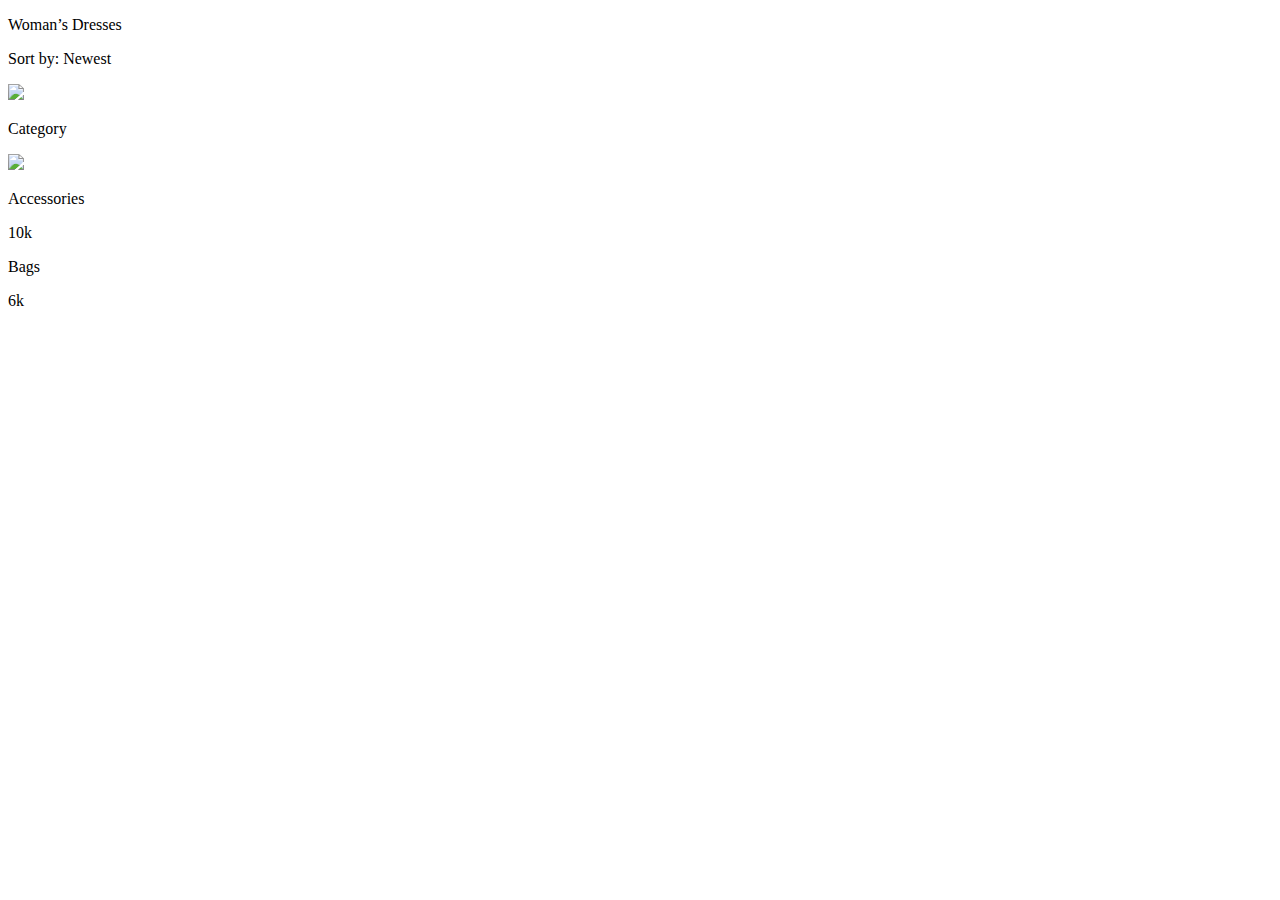
==== category.html @ a7ca3791 "add menu and footer reusable component and add product page" ====
<!DOCTYPE html>
<html lang="en">
<head>
    <meta charset="UTF-8">
    <title>Title</title>
  <link rel="stylesheet" href="styles2.css">
</head>
<body>
<section>
    <div class="main">
    <div class="mainname">
        <p>Woman’s Dresses</p>

    </div>

    <div class="mainname2">
        <p><span>Sort by:</span> Newest</p>
        <div>
            <img class="img_01" src="img/arrow02.svg">
        </div>
    </div>
    </div>

</section>
<section>
    <div class="grid">
        <div class="colum1">
            <div class="colum_inn1">
                   <p>Category</p>
                <div>
                    <img class="img_01" src="img/arrow02.svg">
                </div>
            </div>
            <div class="colum_inn2">
                <div class="sp01">
                   <p class="styl01">Accessories</p>
                    <p class="styl02">10k</p>
                </div>
                <div class="sp01">
                   <p class="styl01">Bags</p>
                    <p class="styl02">6k</p>
                </div>
                <div class="sp01">
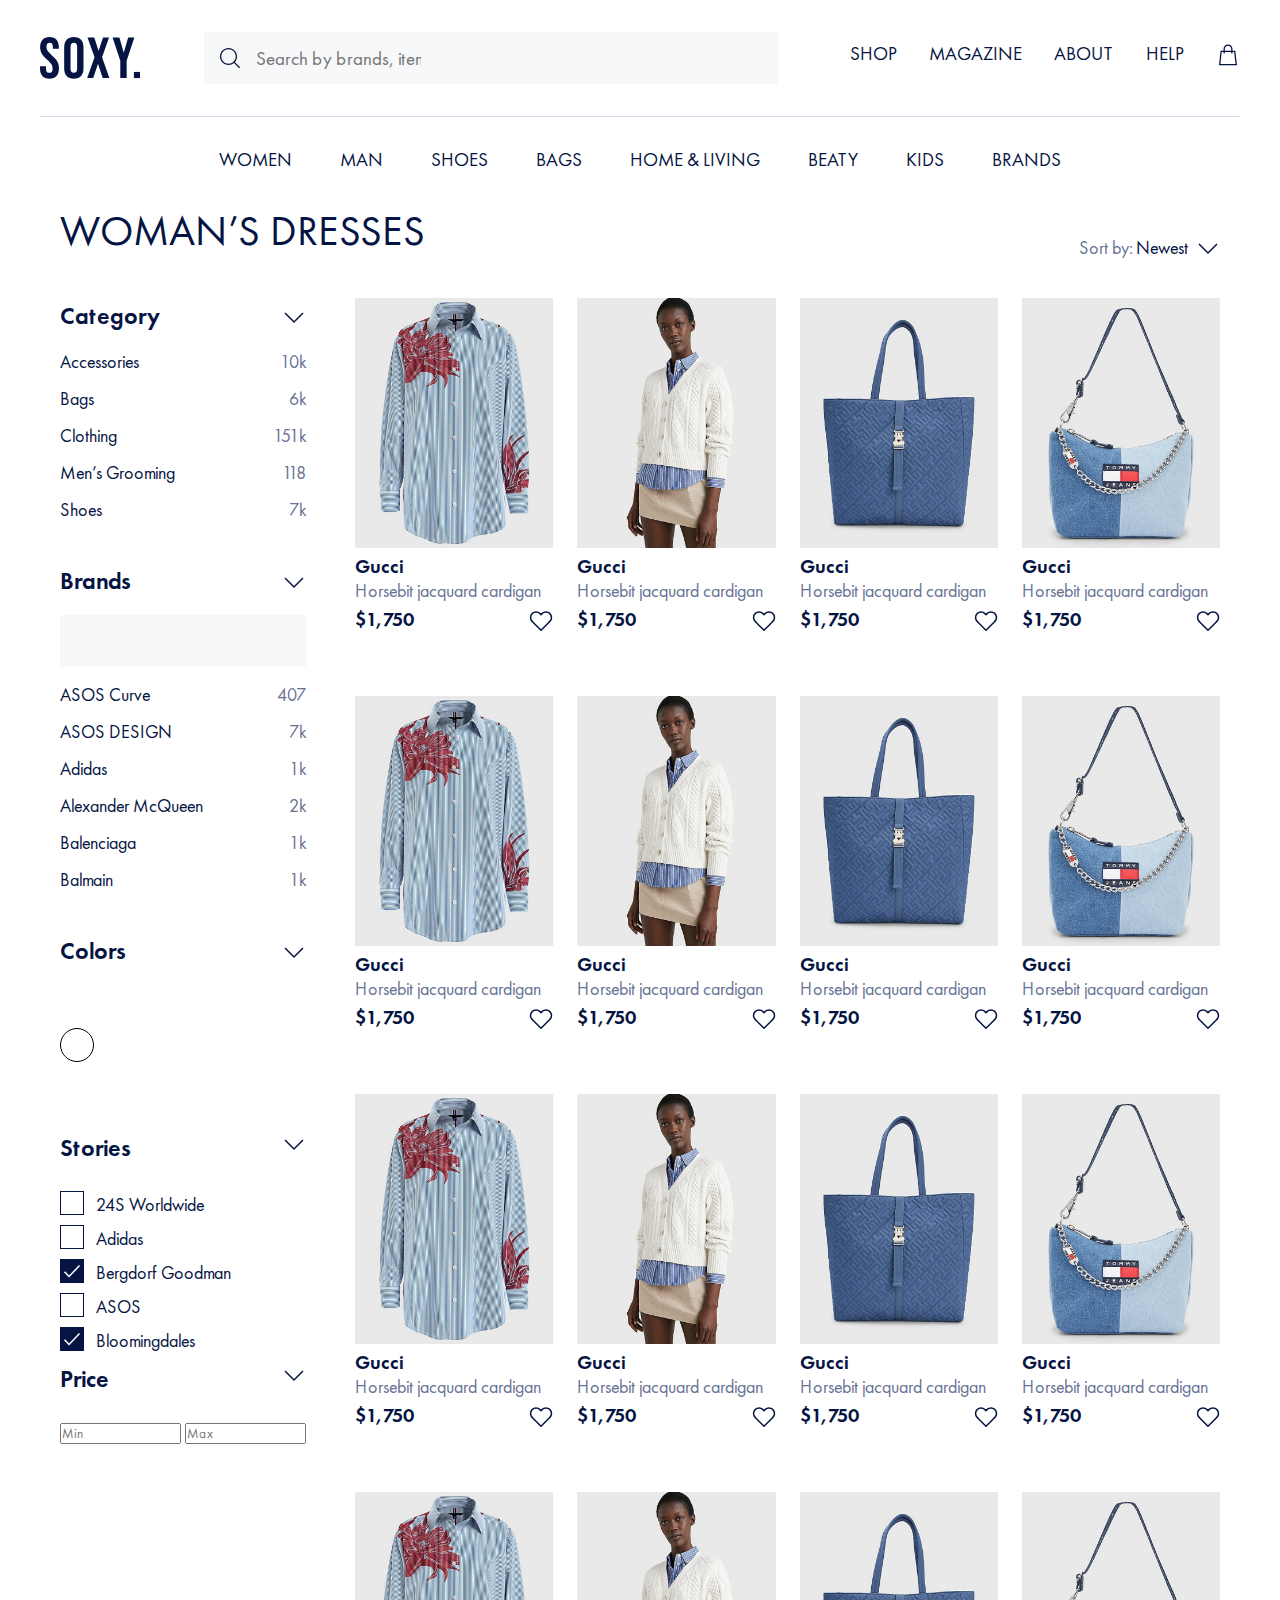
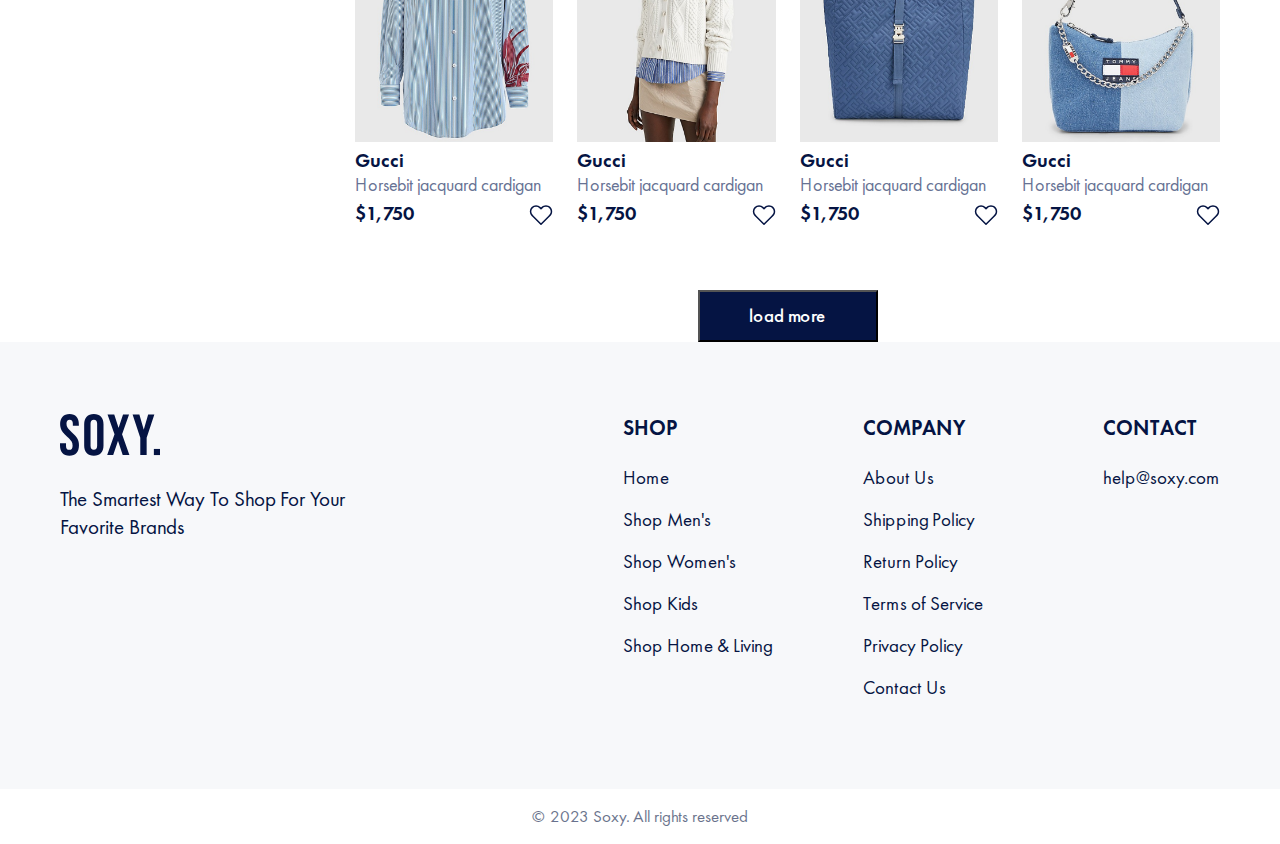
==== commit 0cbe2711: "add product page" ====
--- a/category.html
+++ b/category.html
@@ -3,41 +3,382 @@
 <head>
     <meta charset="UTF-8">
     <title>Title</title>
-  <link rel="stylesheet" href="styles2.css">
+    <link rel="stylesheet" href="./styles/category.css">
+    <link rel="stylesheet" href="styles/fonts.css">
+    <link rel="stylesheet" href="styles/menu.css">
+    <link rel="stylesheet" href="styles/footer.css">
+    <link rel="stylesheet" href="styles/general.css">
+    <script src="scripts/script.js"></script>
 </head>
 <body>
-<section>
-    <div class="main">
-    <div class="mainname">
-        <p>Woman’s Dresses</p>
-
-    </div>
-
-    <div class="mainname2">
-        <p><span>Sort by:</span> Newest</p>
-        <div>
-            <img class="img_01" src="img/arrow02.svg">
+    <menu-component></menu-component>
+    <section>
+        <div class="main">
+            <div class="mainname">
+                <p>Woman’s Dresses</p>
+
+            </div>
+
+            <div class="mainname2">
+                <p><span>Sort by:</span> Newest</p>
+                <div>
+                    <img class="img_01" src="./assets/pictures/arrow02.svg">
+                </div>
+            </div>
         </div>
-    </div>
-    </div>
-
-</section>
-<section>
-    <div class="grid">
-        <div class="colum1">
-            <div class="colum_inn1">
-                   <p>Category</p>
-                <div>
-                    <img class="img_01" src="img/arrow02.svg">
-                </div>
+
+    </section>
+    <section>
+        <div class="grid">
+            <div class="colum1">
+                <div class="colum_inn1">
+                    <p>Category</p>
+                    <div>
+                        <img class="img_01" src="./assets/pictures/arrow02.svg">
+                    </div>
+                </div>
+                <div class="colum_inn2">
+                    <div class="sp01">
+                        <p class="styl01">Accessories</p>
+                        <p class="styl02">10k</p>
+                    </div>
+                    <div class="sp01">
+                        <p class="styl01">Bags</p>
+                        <p class="styl02">6k</p>
+                    </div>
+                    <div class="sp01">
+                        <p class="styl01">Clothing</p>
+                        <p class="styl02">151k</p>
+                    </div>
+                    <div class="sp01">
+                        <p class="styl01">Men’s Grooming</p>
+                        <p class="styl02">118</p>
+                    </div>
+                    <div class="sp01">
+                        <p class="styl01">Shoes</p>
+                        <p class="styl02">7k</p>
+                    </div>
+                </div>
+                <div class="colum_inn3">
+                    <p>Brands</p>
+                    <div>
+                        <img class="img_01" src="./assets/pictures/arrow02.svg">
+                    </div>
+                </div>
+
+                <input class="block1">
+
+                <div class="colum_inn5">
+
+                    <div class="sp01">
+                        <p class="styl01">ASOS Curve</p>
+                        <p class="styl02">407</p>
+                    </div>
+                    <div class="sp01">
+                        <p class="styl01">ASOS DESIGN</p>
+                        <p class="styl02">7k</p>
+                    </div>
+                    <div class="sp01">
+                        <p class="styl01">Adidas</p>
+                        <p class="styl02">1k</p>
+                    </div>
+                    <div class="sp01">
+                        <p class="styl01">Alexander McQueen</p>
+                        <p class="styl02">2k</p>
+                    </div>
+                    <div class="sp01">
+                        <p class="styl01">Balenciaga</p>
+                        <p class="styl02">1k</p>
+                    </div>
+                    <div class="sp01">
+                        <p class="styl01">Balmain</p>
+                        <p class="styl02">1k</p>
+                    </div>
+                </div>
+
+
+
+
+                <div class="colum_inn4">
+                    <p>Colors</p>
+                    <div>
+                        <img class="img_01" src="./assets/pictures/arrow02.svg">
+                    </div>
+                </div>
+
+                <div class="colum_inn6">
+
+                </div>
+                <div class="product-colors">
+                    <div class="color-type first">
+                        <div></div>
+                    </div>
+                    <div class="color-type second">
+                        <div></div>
+                    </div>
+                    <div class="color-type third">
+                        <div></div>
+                    </div>
+                    <div class="color-type fourth">
+                        <div></div>
+                    </div>
+                </div>
+
+                <div class="colum_inn7">
+                    <p>Stories</p>
+                    <div>
+                        <img class="img_01" src="./assets/pictures/arrow02.svg">
+                    </div>
+                </div>
+                <div class="colum_inn8">
+                    <div class="sp02">
+                        <div>
+                            <img src="./assets/pictures/qvadW.svg">
+                        </div>
+                        <div class="styl01">24S Worldwide</div>
+                    </div>
+                    <div class="sp02">
+                        <div>
+                            <img src="./assets/pictures/qvadW.svg">
+                        </div>
+                        <div class="styl01">Adidas</div>
+                    </div>
+                    <div class="sp02">
+                        <div>
+                            <img src="./assets/pictures/qvadwr.svg">
+                        </div>
+                        <div class="styl01">Bergdorf Goodman</div>
+                    </div>
+                    <div class="sp02">
+                        <div>
+                            <img src="./assets/pictures/qvadW.svg">
+                        </div>
+                        <div class="styl01">ASOS</div>
+                    </div>
+                    <div class="sp02">
+                        <div>
+                            <img src="./assets/pictures/qvadwr.svg">
+                        </div>
+                        <div class="styl01">Bloomingdales</div>
+                    </div>
+
+
+                </div>
+
+                <div class="colum_inn9">
+                    <p>Price</p>
+                    <div>
+                        <img class="img_01" src="./assets/pictures/arrow02.svg">
+                    </div>
+                </div>
+                <input type="text" placeholder="Min">
+                <input type="text" placeholder="Max">
+
             </div>
-            <div class="colum_inn2">
-                <div class="sp01">
-                   <p class="styl01">Accessories</p>
-                    <p class="styl02">10k</p>
-                </div>
-                <div class="sp01">
-                   <p class="styl01">Bags</p>
-                    <p class="styl02">6k</p>
-                </div>
-                <div class="sp01">
+
+            <div class="colum2">
+                <div class="grid2">
+                    <div class="shop-item">
+                        <img src="./assets/img/cl1.png" alt="shop-item">
+                        <p>Gucci</p>
+                        <p>Horsebit jacquard cardigan</p>
+                        <div class="money-favourite">
+                            <p>$1,750</p>
+                            <img src="./assets/pictures/heart.svg" alt="heart" class="heart">
+                        </div>
+
+                    </div>
+
+                    <div class="shop-item">
+                        <img src="./assets/img/cl2.png" alt="shop-item">
+                        <p>Gucci</p>
+                        <p>Horsebit jacquard cardigan</p>
+                        <div class="money-favourite">
+                            <p>$1,750</p>
+                            <img src="./assets/pictures/heart.svg" alt="heart" class="heart">
+                        </div>
+                    </div>
+                    <div class="shop-item">
+                        <img src="./assets/img/cl3.png" alt="shop-item">
+                        <p>Gucci</p>
+                        <p>Horsebit jacquard cardigan</p>
+                        <div class="money-favourite">
+                            <p>$1,750</p>
+                            <img src="./assets/pictures/heart.svg" alt="heart" class="heart">
+                        </div>
+                    </div>
+                    <div class="shop-item">
+                        <img src="./assets/img/cl4.png" alt="shop-item">
+                        <p>Gucci</p>
+                        <p>Horsebit jacquard cardigan</p>
+                        <div class="money-favourite">
+                            <p>$1,750</p>
+                            <img src="./assets/pictures/heart.svg" alt="heart" class="heart">
+                        </div>
+
+
+                    </div>
+
+
+
+                </div>
+
+                <div class="grid2">
+                    <div class="shop-item">
+                        <img src="./assets/img/cl1.png" alt="shop-item">
+                        <p>Gucci</p>
+                        <p>Horsebit jacquard cardigan</p>
+                        <div class="money-favourite">
+                            <p>$1,750</p>
+                            <img src="./assets/pictures/heart.svg" alt="heart" class="heart">
+                        </div>
+
+                    </div>
+
+                    <div class="shop-item">
+                        <img src="./assets/img/cl2.png" alt="shop-item">
+                        <p>Gucci</p>
+                        <p>Horsebit jacquard cardigan</p>
+                        <div class="money-favourite">
+                            <p>$1,750</p>
+                            <img src="./assets/pictures/heart.svg" alt="heart" class="heart">
+                        </div>
+                    </div>
+                    <div class="shop-item">
+                        <img src="./assets/img/cl3.png" alt="shop-item">
+                        <p>Gucci</p>
+                        <p>Horsebit jacquard cardigan</p>
+                        <div class="money-favourite">
+                            <p>$1,750</p>
+                            <img src="./assets/pictures/heart.svg" alt="heart" class="heart">
+                        </div>
+                    </div>
+                    <div class="shop-item">
+                        <img src="./assets/img/cl4.png" alt="shop-item">
+                        <p>Gucci</p>
+                        <p>Horsebit jacquard cardigan</p>
+                        <div class="money-favourite">
+                            <p>$1,750</p>
+                            <img src="./assets/pictures/heart.svg" alt="heart" class="heart">
+                        </div>
+
+
+                    </div>
+
+
+
+                </div>
+
+                <div class="grid2">
+                    <div class="shop-item">
+                        <img src="./assets/img/cl1.png" alt="shop-item">
+                        <p>Gucci</p>
+                        <p>Horsebit jacquard cardigan</p>
+                        <div class="money-favourite">
+                            <p>$1,750</p>
+                            <img src="./assets/pictures/heart.svg" alt="heart" class="heart">
+                        </div>
+
+                    </div>
+
+                    <div class="shop-item">
+                        <img src="./assets/img/cl2.png" alt="shop-item">
+                        <p>Gucci</p>
+                        <p>Horsebit jacquard cardigan</p>
+                        <div class="money-favourite">
+                            <p>$1,750</p>
+                            <img src="./assets/pictures/heart.svg" alt="heart" class="heart">
+                        </div>
+                    </div>
+                    <div class="shop-item">
+                        <img src="./assets/img/cl3.png" alt="shop-item">
+                        <p>Gucci</p>
+                        <p>Horsebit jacquard cardigan</p>
+                        <div class="money-favourite">
+                            <p>$1,750</p>
+                            <img src="./assets/pictures/heart.svg" alt="heart" class="heart">
+                        </div>
+                    </div>
+                    <div class="shop-item">
+                        <img src="./assets/img/cl4.png" alt="shop-item">
+                        <p>Gucci</p>
+                        <p>Horsebit jacquard cardigan</p>
+                        <div class="money-favourite">
+                            <p>$1,750</p>
+                            <img src="./assets/pictures/heart.svg" alt="heart" class="heart">
+                        </div>
+
+
+                    </div>
+
+
+
+                </div>
+                <div class="grid2">
+                    <div class="shop-item">
+                        <img src="./assets/img/cl1.png" alt="shop-item">
+                        <p>Gucci</p>
+                        <p>Horsebit jacquard cardigan</p>
+                        <div class="money-favourite">
+                            <p>$1,750</p>
+                            <img src="./assets/pictures/heart.svg" alt="heart" class="heart">
+                        </div>
+
+                    </div>
+
+                    <div class="shop-item">
+                        <img src="./assets/img/cl2.png" alt="shop-item">
+                        <p>Gucci</p>
+                        <p>Horsebit jacquard cardigan</p>
+                        <div class="money-favourite">
+                            <p>$1,750</p>
+                            <img src="./assets/pictures/heart.svg" alt="heart" class="heart">
+                        </div>
+                    </div>
+                    <div class="shop-item">
+                        <img src="./assets/img/cl3.png" alt="shop-item">
+                        <p>Gucci</p>
+                        <p>Horsebit jacquard cardigan</p>
+                        <div class="money-favourite">
+                            <p>$1,750</p>
+                            <img src="./assets/pictures/heart.svg" alt="heart" class="heart">
+                        </div>
+                    </div>
+                    <div class="shop-item">
+                        <img src="./assets/img/cl4.png" alt="shop-item">
+                        <p>Gucci</p>
+                        <p>Horsebit jacquard cardigan</p>
+                        <div class="money-favourite">
+                            <p>$1,750</p>
+                            <img src="./assets/pictures/heart.svg" alt="heart" class="heart">
+                        </div>
+
+
+                    </div>
+
+
+
+                </div>
+
+
+                <div class="buttwrap">
+                    <button class="buttonend">
+                        <p>load more</p>
+                    </button>
+                </div>
+            </div>
+
+        </div>
+
+    </section>
+
+    <section>
+
+    </section>
+    <footer-component></footer-component>
+
+</body>
+<script type="text/javascript" src="scripts/menu-component.js"></script>
+<script type="text/javascript" src="scripts/footer-component.js"></script>
+<script type="text/javascript" src="scripts/script.js"></script>
+</html>--- a/styles/category.css
+++ b/styles/category.css
@@ -0,0 +1,245 @@
+@font-face {
+    font-family: "Futura PT";
+    src: url("fonts/FuturaPT-Book.ttf") format("truetype");
+    font-weight: 400;
+    font-style: normal;
+}
+
+@font-face {
+    font-family: "Futura PT";
+    src: url("fonts/FuturaPT-Medium.ttf") format("truetype");
+    font-weight: 450;
+    font-style: normal;
+}
+
+@font-face {
+    font-family: "Futura PT";
+    src: url("fonts/FuturaPT-Demi.ttf") format("truetype");
+    font-weight: 500;
+    font-style: normal;
+}
+
+* {
+    padding: 0;
+    margin: 0;
+    font-family: 'Futura PT', serif;
+}
+section {
+    padding: 0 60px;
+}
+
+body {
+    width: 100%;
+}
+
+:root {
+    --col: #051443;
+    --bg-color: #F7F8FA;
+}
+.mainname {
+    font-weight: 400;
+    font-size: 42px;
+    line-height: 54px;
+    text-transform: uppercase;
+    color: #051443;
+    margin-bottom: 40px;
+}
+.main {
+    display: flex;
+    justify-content: space-between;
+    align-items: center;
+}
+
+.mainname2 {
+    font-weight: 400;
+    font-size: 18px;
+    line-height: 23px;
+    display: flex;
+    gap: 8px;
+}
+.mainname2 > p > span {
+    color: #677294
+}
+
+
+.grid {
+    display: grid;
+    grid-template-columns: auto 1fr;
+    gap: 49px;
+}
+.colum_inn1 {
+    margin-bottom: 16px;
+    display: flex;
+    justify-content: space-between;
+    align-items: flex-end;
+}
+.img_01 {
+    align-items: center;
+    justify-items: center;
+}
+
+.colum_inn1 > p {
+    font-weight: 500;
+    font-size: 24px;
+    line-height: 36px;
+    color: #051443;
+}
+.sp01 {
+    display: flex;
+    justify-content: space-between;
+    margin-bottom: 12px;
+}
+.styl01 {
+    font-weight: 400;
+    font-size: 18px;
+    line-height: 23px;
+    color: #051443;
+}
+.styl02 {
+    font-weight: 400;
+    font-size: 18px;
+    line-height: 23px;
+    color: #677294;
+}
+.colum_inn2 {
+    margin-bottom: 40px;
+}
+.colum_inn5 {
+    margin-bottom: 40px;
+}
+.colum_inn3 > p {
+    font-weight: 500;
+    font-size: 24px;
+    line-height: 36px;
+    color: #051443;
+}
+.colum_inn3 {
+    margin-bottom: 16px;
+    display: flex;
+    justify-content: space-between;
+    align-items: flex-end;
+}
+.block1 {
+    background-color: #F7F8FA;
+    border: none;
+    height: 52px;
+    width: 100%;
+    margin-bottom: 16px;
+}
+.colum_inn4 {
+    margin-bottom: 25px;
+    display: flex;
+    justify-content: space-between;
+    align-items: flex-end;
+}
+.colum_inn4 > p {
+    font-weight: 500;
+    font-size: 24px;
+    line-height: 36px;
+    color: #051443;
+}
+
+.colum_inn7 {
+    font-weight: 500;
+    font-size: 24px;
+    line-height: 36px;
+    color: #051443;
+    margin-bottom: 25px;
+    display: flex;
+    justify-content: space-between;
+}
+.colum_inn9 {
+    font-weight: 500;
+    font-size: 24px;
+    line-height: 36px;
+    color: #051443;
+    margin-bottom: 25px;
+    display: flex;
+    justify-content: space-between;
+}
+
+
+
+
+
+
+
+
+
+.grid2 {
+    display: grid;
+    grid-template-columns: repeat(4, 1fr);
+    gap: 24px;
+    margin-bottom: 60px;
+}
+.shop-item > img {
+    width: 100%;
+}
+.shop-item > p:not(:first-child) {
+    font-weight: 500;
+    font-size: 20px;
+    line-height: 26px;
+
+    color: #051443;
+}
+
+.shop-item > p:nth-child(3) {
+    font-weight: 400;
+    font-size: 18px;
+    line-height: 23px;
+    /* identical to box height */
+
+
+    color: #677294;
+}
+
+.money-favourite {
+    display: flex;
+    justify-content: space-between;
+}
+
+.money-favourite {
+    font-weight: 500;
+    font-size: 20px;
+    line-height: 26px;
+
+    color: #051443;
+
+    margin-top: 4px;
+}
+
+.money-favourite > p {
+    margin-bottom: 4px;
+
+}
+
+.buttonend {
+    background-color: #051443;
+    width: 180px ;
+    height: 52px ;
+
+}
+
+.buttonend > p {
+    font-weight: 450;
+    font-size: 19px;
+    line-height: 24px;
+    color: white;
+
+}
+.buttwrap {
+    display: flex;
+    justify-content: center;
+}
+.sp02 {
+    display: flex;
+    justify-content: left;
+    gap: 12px;
+    margin-bottom: 5px;
+
+}
+.styl01 {
+    display: flex;
+    align-items: center;
+    padding-bottom: 2px;
+}--- a/styles/fonts.css
+++ b/styles/fonts.css
@@ -0,0 +1,17 @@
+@font-face {
+  font-family: 'Futura PT';
+  src: url('../assets/fonts/Futura PT/FuturaPT-Book.ttf');
+  font-weight: 400;
+}
+
+@font-face {
+  font-family: 'Futura PT';
+  src: url('../assets/fonts/Futura PT/FuturaPT-Medium.ttf');
+  font-weight: 450;
+}
+
+@font-face {
+  font-family: 'Futura PT';
+  src: url('../assets/fonts/Futura PT/FuturaPT-Demi.ttf');
+  font-weight: 500;
+}--- a/styles/menu.css
+++ b/styles/menu.css
@@ -0,0 +1,147 @@
+#menu {
+	padding: 32px 40px 0 40px;
+}
+
+.first-part {
+	display: grid;
+	grid-template-columns: auto 1fr auto;
+	gap: 64px;
+	padding-bottom: 32px;
+	align-items: center;
+}
+
+.menu-search-wrapper {
+	max-width: 560px;
+	height: 52px;
+	background-color: var(--light-gray);
+	border: none;
+	display: flex;
+	align-items: center;
+	gap: 14px;
+	padding-left: 14px;
+}
+
+.menu-search-input {
+	background-color: var(--light-gray);
+	border: none;
+	height: 24px;
+	padding: 0;
+	font-size: 19px;
+}
+
+.menu-search-input:focus {
+	outline: none;
+}
+
+.menu-search-image {
+	height: 24px;
+	width: 24px;
+}
+
+.menu-navigation ul{
+	list-style: none;
+	display: flex;
+	flex-direction: row;
+	justify-content: center;
+	padding-left: 0;
+	gap: 32px;
+}
+
+.categories-wrapper .menu-navigation ul{
+	gap: 48px;
+}
+
+.second-part {
+	border-top: 1px solid var(--border-light-gray);
+	padding: 32px 0;
+}
+
+.menu-item {
+	color: var(--dark-blue);
+}
+
+.first-part, .second-part{
+	font-size: 19px;
+	line-height: 22.8px;
+}
+
+.mobile-menu {
+	display: none;
+}
+
+.menu-burger, .menu-burger::before, .menu-burger::after {
+	height: 0.9px;
+	background: var(--dark-blue);
+	width: 20px;
+}
+
+.menu-burger::before, .menu-burger::after {
+	content: '';
+	display: block;
+	position: relative;
+}
+
+.menu-burger::before {
+	top: -5px;
+}
+
+.menu-burger::after {
+	top: 5px;
+}
+
+.mobile-menu-wrapper {
+	display: grid;
+	grid-template-columns: auto 1fr auto;
+	align-items: center;
+}
+
+.logo-wrapper {
+	display: flex;
+	justify-content: center;
+}
+
+.logo-wrapper img{
+	height: 32px;
+}
+
+.mobile-menu-wrapper {
+	padding-bottom: 16px;
+}
+
+.mobile-menu-search {
+	display: flex;
+	justify-content: center;
+}
+
+@media (max-width: 1100px) {
+	.first-part {
+		gap: 32px;
+	}
+	.menu-item {
+		font-size: 17px;
+	}
+	.menu-navigation ul {
+		gap: 24px;
+	}
+
+	.categories-wrapper .menu-navigation ul{
+		gap: 32px;
+	}
+	.menu-search-input {
+		font-size: 17px;
+	}
+}
+@media (max-width: 820px) {
+	.desktop-menu {
+		display: none;
+	}
+	.mobile-menu {
+		display: block;
+	}
+	#menu {
+		padding: 16px 24px;
+	}
+	.menu-search-wrapper {
+		width: 358px;
+	}
+}--- a/styles/footer.css
+++ b/styles/footer.css
@@ -0,0 +1,107 @@
+.footer {
+    padding: 72px 60px;
+    background: var(--light-gray);
+    display: grid;
+    grid-template-columns: auto 1fr;
+    gap: 223px;
+
+}
+
+.footer-title p{
+    font-size: 21px;
+    line-height: 28px;
+    max-width: 340px;
+    margin-top: 24px;
+}
+
+.footer-content {
+    display: grid;
+    grid-template-columns: 1fr 1fr auto;
+    gap: 10px;
+}
+
+.footer-content-item ul {
+    list-style: none;
+}
+
+.footer-content-item p {
+    font-size: 21px;
+    line-height: 27px;
+    font-weight: 500;
+    margin-bottom: 24px
+}
+
+.footer-content-item ul li {
+    margin-bottom: 16px;
+    font-size: 19px;
+    line-height: 26px;
+}
+
+.rights {
+    text-align: center;
+    font-size: 17px;
+    line-height: 23px;
+    padding: 16px 0;
+    opacity: 0.6;
+}
+
+@media (max-width: 1150px) {
+    .footer {
+        gap: 80px;
+    }
+
+    .footer-title p {
+        max-width: 220px;
+    }
+}
+
+@media (max-width: 990px) {
+    .footer {
+        gap: 40px;
+    }
+
+    .footer-title p {
+        font-size: 17px;
+        line-height: 24px;
+    }
+
+    .footer-title img {
+        height: 25px;
+    }
+}
+
+@media (max-width: 820px) {
+
+    .footer {
+        display: block;
+        padding: 60px 16px;
+    }
+
+    .footer-title {
+        display: grid;
+        justify-content: center;
+        margin-bottom: 52px
+    }
+
+    .footer-title div img {
+        height: 42px;
+    }
+
+    .footer-title div {
+        display: flex;
+        justify-content: center;
+    }
+
+    .footer-title p {
+        text-align: center;
+        max-width: 286px;
+    }
+
+    .footer-content {
+        grid-template-columns: 1fr 1fr;
+    }
+
+    .footer-content-item-contact {
+        margin-top: 38px;
+    }
+}--- a/styles/general.css
+++ b/styles/general.css
@@ -0,0 +1,49 @@
+* {
+    font-family: 'Futura PT';
+    color: var(--dark-blue);
+    margin: 0;
+    padding: 0;
+}
+
+:root {
+    --light-gray: #F7F8FA;
+    --border-light-gray: #D6DBEB;
+    --dark-blue: #051443;
+}
+
+.mobile {
+    display: none;
+}
+
+.default-colored-button {
+    background-color: var(--dark-blue);
+    color: white;
+    text-transform: uppercase;
+    border: none;
+}
+
+
+.color-type {
+    height: 32px;
+    width: 32px;
+    border-radius: 30px;
+    border: 1px solid white;
+    display: flex;
+    justify-content: center;
+    align-items: center;
+}
+
+.color-type > div {
+    height: 28px;
+    width: 28px;
+    border-radius: 28px;
+}
+
+@media (max-width: 820px) {
+    .mobile {
+        display: block;
+    }
+    .desktop {
+        display: none;
+    }
+}
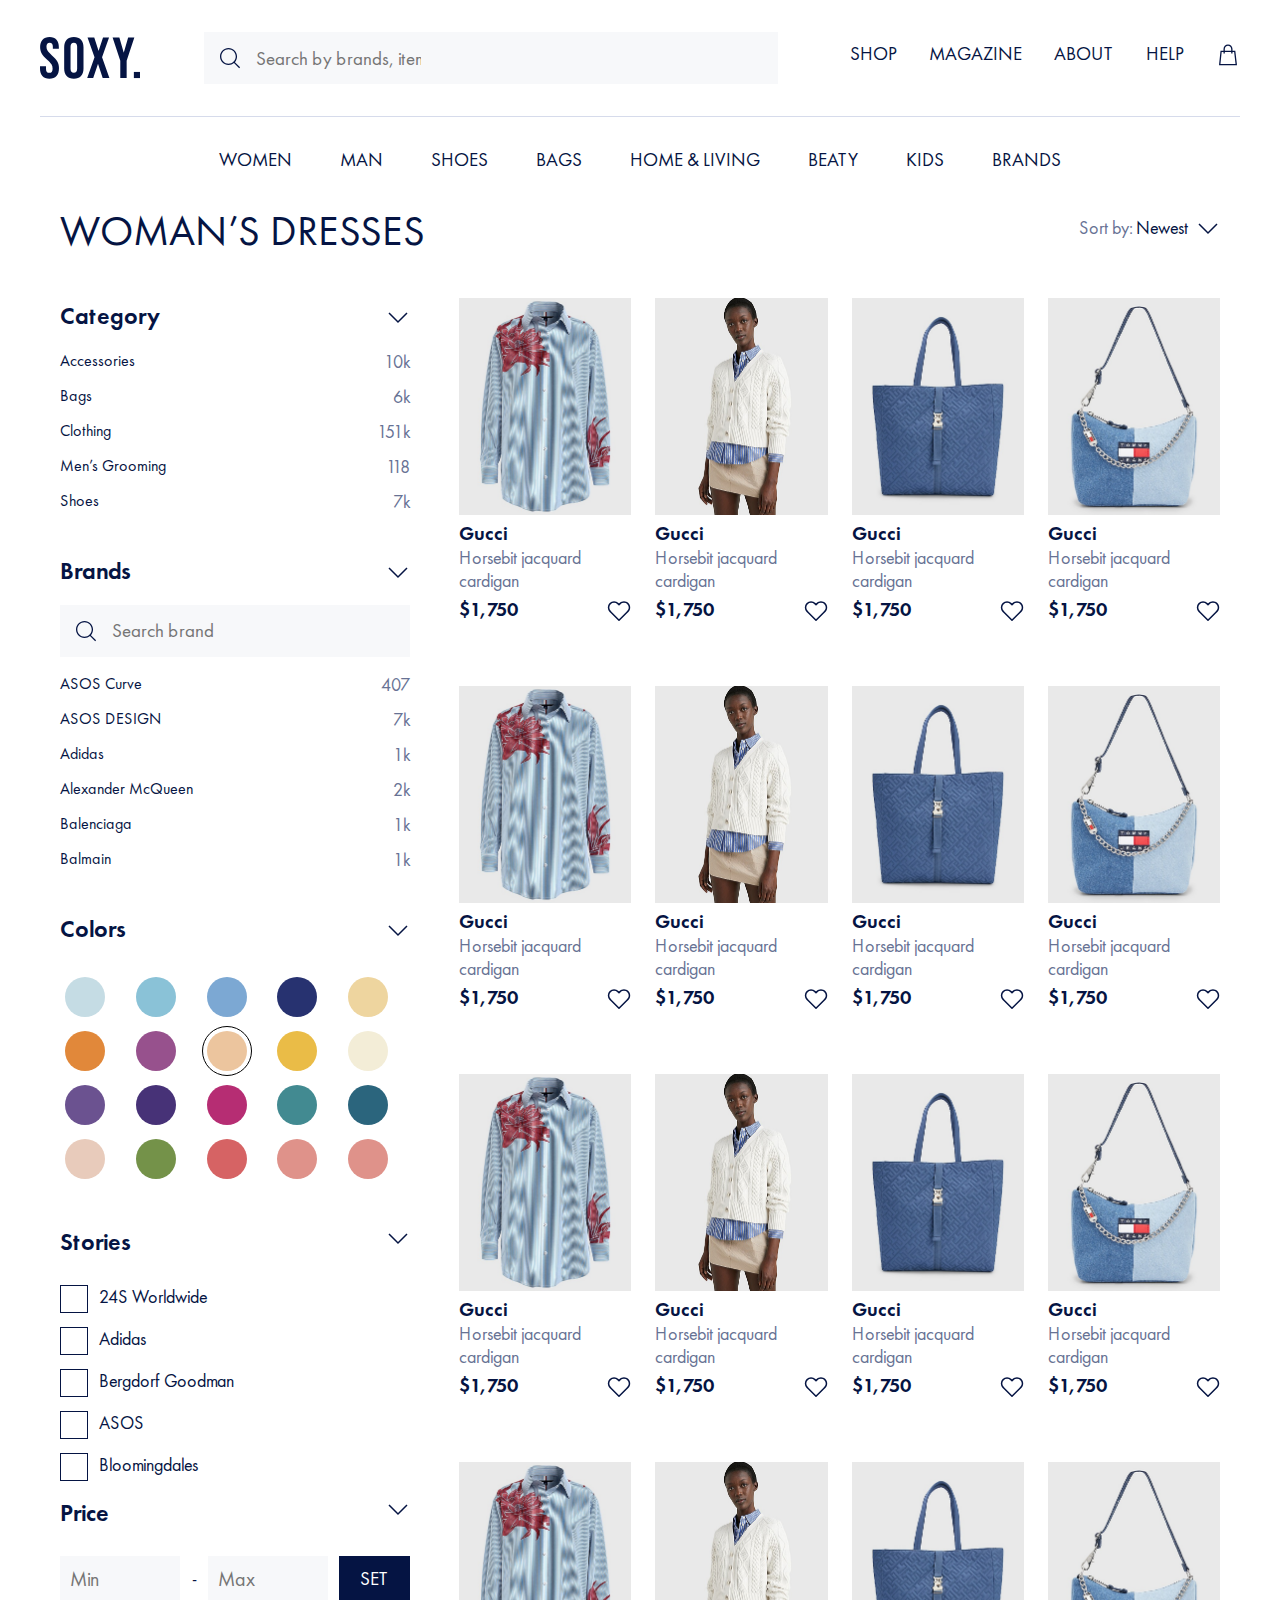
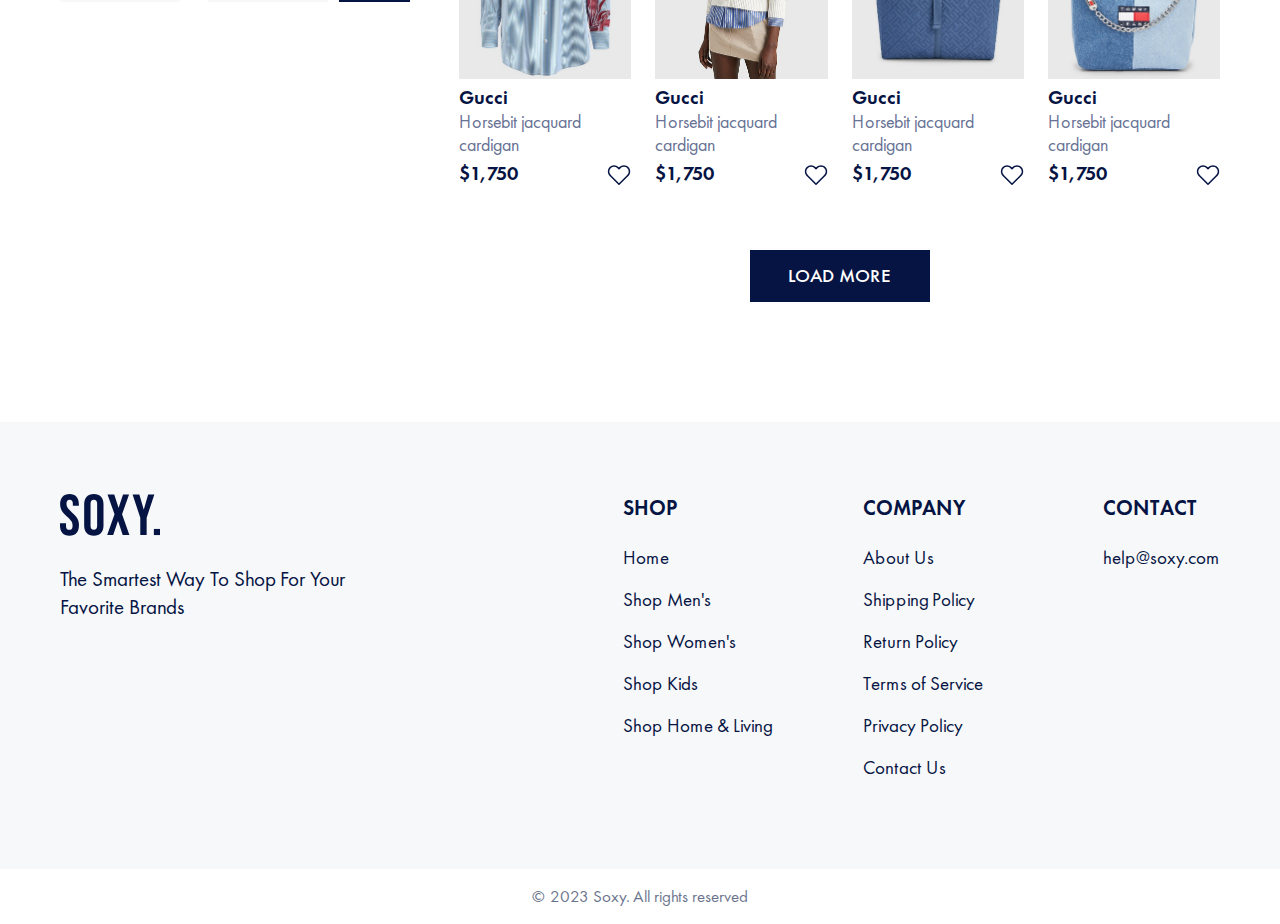
==== commit b2a345c1: "fix category and product page" ====
--- a/category.html
+++ b/category.html
@@ -16,168 +16,152 @@
         <div class="main">
             <div class="mainname">
                 <p>Woman’s Dresses</p>
-
             </div>
-
             <div class="mainname2">
                 <p><span>Sort by:</span> Newest</p>
                 <div>
-                    <img class="img_01" src="./assets/pictures/arrow02.svg">
+                    <img class="arrow" src="./assets/pictures/arrow02.svg">
                 </div>
             </div>
         </div>
-
     </section>
     <section>
-        <div class="grid">
-            <div class="colum1">
-                <div class="colum_inn1">
-                    <p>Category</p>
+        <div class="content">
+            <div class="filter">
+                <div class="desktop">
+                    <div class="category-title">
+                        <p>Category</p>
+                        <div>
+                            <img class="arrow" src="./assets/pictures/arrow02.svg">
+                        </div>
+                    </div>
+                    <div class="category-content">
+                        <div class="category-item">
+                            <p class="item-name">Accessories</p>
+                            <p class="item-value">10k</p>
+                        </div>
+                        <div class="category-item">
+                            <p class="item-name">Bags</p>
+                            <p class="item-value">6k</p>
+                        </div>
+                        <div class="category-item">
+                            <p class="item-name">Clothing</p>
+                            <p class="item-value">151k</p>
+                        </div>
+                        <div class="category-item">
+                            <p class="item-name">Men’s Grooming</p>
+                            <p class="item-value">118</p>
+                        </div>
+                        <div class="category-item">
+                            <p class="item-name">Shoes</p>
+                            <p class="item-value">7k</p>
+                        </div>
+                    </div>
+                    <div class="brands-filter">
+                        <p>Brands</p>
+                        <div>
+                            <img class="arrow" src="./assets/pictures/arrow02.svg">
+                        </div>
+                    </div>
+                    <div class="search-wrapper">
+                        <img src="./assets/pictures/search.svg" alt="logo image" class="search-img">
+                        <input type="text" class="search-input" placeholder="Search brand" />
+                    </div>
+                    <div class="brands-items">
+                        <div class="category-item">
+                            <p class="item-name">ASOS Curve</p>
+                            <p class="item-value">407</p>
+                        </div>
+                        <div class="category-item">
+                            <p class="item-name">ASOS DESIGN</p>
+                            <p class="item-value">7k</p>
+                        </div>
+                        <div class="category-item">
+                            <p class="item-name">Adidas</p>
+                            <p class="item-value">1k</p>
+                        </div>
+                        <div class="category-item">
+                            <p class="item-name">Alexander McQueen</p>
+                            <p class="item-value">2k</p>
+                        </div>
+                        <div class="category-item">
+                            <p class="item-name">Balenciaga</p>
+                            <p class="item-value">1k</p>
+                        </div>
+                        <div class="category-item">
+                            <p class="item-name">Balmain</p>
+                            <p class="item-value">1k</p>
+                        </div>
+                    </div>
+                    <div class="colors-title">
+                        <p>Colors</p>
+                        <div>
+                            <img class="arrow" src="./assets/pictures/arrow02.svg">
+                        </div>
+                    </div>
+                    <div class="product-colors" id="product-colors"></div>
+                    <div class="stories-title">
+                        <p>Stories</p>
+                        <div>
+                            <img class="arrow" src="./assets/pictures/arrow02.svg">
+                        </div>
+                    </div>
                     <div>
-                        <img class="img_01" src="./assets/pictures/arrow02.svg">
-                    </div>
-                </div>
-                <div class="colum_inn2">
-                    <div class="sp01">
-                        <p class="styl01">Accessories</p>
-                        <p class="styl02">10k</p>
-                    </div>
-                    <div class="sp01">
-                        <p class="styl01">Bags</p>
-                        <p class="styl02">6k</p>
-                    </div>
-                    <div class="sp01">
-                        <p class="styl01">Clothing</p>
-                        <p class="styl02">151k</p>
-                    </div>
-                    <div class="sp01">
-                        <p class="styl01">Men’s Grooming</p>
-                        <p class="styl02">118</p>
-                    </div>
-                    <div class="sp01">
-                        <p class="styl01">Shoes</p>
-                        <p class="styl02">7k</p>
-                    </div>
-                </div>
-                <div class="colum_inn3">
-                    <p>Brands</p>
-                    <div>
-                        <img class="img_01" src="./assets/pictures/arrow02.svg">
-                    </div>
-                </div>
-
-                <input class="block1">
-
-                <div class="colum_inn5">
-
-                    <div class="sp01">
-                        <p class="styl01">ASOS Curve</p>
-                        <p class="styl02">407</p>
-                    </div>
-                    <div class="sp01">
-                        <p class="styl01">ASOS DESIGN</p>
-                        <p class="styl02">7k</p>
-                    </div>
-                    <div class="sp01">
-                        <p class="styl01">Adidas</p>
-                        <p class="styl02">1k</p>
-                    </div>
-                    <div class="sp01">
-                        <p class="styl01">Alexander McQueen</p>
-                        <p class="styl02">2k</p>
-                    </div>
-                    <div class="sp01">
-                        <p class="styl01">Balenciaga</p>
-                        <p class="styl02">1k</p>
-                    </div>
-                    <div class="sp01">
-                        <p class="styl01">Balmain</p>
-                        <p class="styl02">1k</p>
-                    </div>
-                </div>
-
-
-
-
-                <div class="colum_inn4">
-                    <p>Colors</p>
-                    <div>
-                        <img class="img_01" src="./assets/pictures/arrow02.svg">
-                    </div>
-                </div>
-
-                <div class="colum_inn6">
-
-                </div>
-                <div class="product-colors">
-                    <div class="color-type first">
-                        <div></div>
-                    </div>
-                    <div class="color-type second">
-                        <div></div>
-                    </div>
-                    <div class="color-type third">
-                        <div></div>
-                    </div>
-                    <div class="color-type fourth">
-                        <div></div>
-                    </div>
-                </div>
-
-                <div class="colum_inn7">
-                    <p>Stories</p>
-                    <div>
-                        <img class="img_01" src="./assets/pictures/arrow02.svg">
-                    </div>
-                </div>
-                <div class="colum_inn8">
-                    <div class="sp02">
-                        <div>
-                            <img src="./assets/pictures/qvadW.svg">
-                        </div>
-                        <div class="styl01">24S Worldwide</div>
-                    </div>
-                    <div class="sp02">
-                        <div>
-                            <img src="./assets/pictures/qvadW.svg">
-                        </div>
-                        <div class="styl01">Adidas</div>
-                    </div>
-                    <div class="sp02">
-                        <div>
-                            <img src="./assets/pictures/qvadwr.svg">
-                        </div>
-                        <div class="styl01">Bergdorf Goodman</div>
-                    </div>
-                    <div class="sp02">
-                        <div>
-                            <img src="./assets/pictures/qvadW.svg">
-                        </div>
-                        <div class="styl01">ASOS</div>
-                    </div>
-                    <div class="sp02">
-                        <div>
-                            <img src="./assets/pictures/qvadwr.svg">
-                        </div>
-                        <div class="styl01">Bloomingdales</div>
-                    </div>
-
-
-                </div>
-
-                <div class="colum_inn9">
-                    <p>Price</p>
-                    <div>
-                        <img class="img_01" src="./assets/pictures/arrow02.svg">
-                    </div>
-                </div>
-                <input type="text" placeholder="Min">
-                <input type="text" placeholder="Max">
-
+                        <div class="filter-checkbox-wrapper">
+                            <label class="filter-label"> 24S Worldwide
+                                <input class="filter-checkbox" type="checkbox">
+                                <span class="filter-custom-checkbox"></span>
+                            </label>
+                        </div>
+                        <div class="filter-checkbox-wrapper">
+                            <label class="filter-label"> Adidas
+                                <input class="filter-checkbox" type="checkbox">
+                                <span class="filter-custom-checkbox"></span>
+                            </label>
+                        </div>
+                        <div class="filter-checkbox-wrapper">
+                            <label class="filter-label"> Bergdorf Goodman
+                                <input class="filter-checkbox" type="checkbox">
+                                <span class="filter-custom-checkbox"></span>
+                            </label>
+                        </div>
+                        <div class="filter-checkbox-wrapper">
+                            <label class="filter-label"> ASOS
+                                <input class="filter-checkbox" type="checkbox">
+                                <span class="filter-custom-checkbox"></span>
+                            </label>
+                        </div>
+                        <div class="filter-checkbox-wrapper">
+                            <label class="filter-label"> Bloomingdales
+                                <input class="filter-checkbox" type="checkbox">
+                                <span class="filter-custom-checkbox"></span>
+                            </label>
+                        </div>
+                    </div>
+                    <div class="prices-title">
+                        <p>Price</p>
+                        <div>
+                            <img class="arrow" src="./assets/pictures/arrow02.svg">
+                        </div>
+                    </div>
+                    <div class="price">
+                        <input type="text" placeholder="Min"><span> - </span>
+                        <input type="text" placeholder="Max">
+                        <button class="default-colored-button">set</button>
+                    </div>
+                </div>
+                <div class="mobile">
+                    <div class="mobile-filter-wrapper">
+                        <button class="mobile-filter">Filter</button>
+                        <button class="mobile-sort-by">
+                            <span>Sort by</span>
+                            <img class="arrow" src="./assets/pictures/arrow02.svg">
+                        </button>
+                    </div>
+                </div>
             </div>
-
-            <div class="colum2">
-                <div class="grid2">
+            <div>
+                <div class="products-row">
                     <div class="shop-item">
                         <img src="./assets/img/cl1.png" alt="shop-item">
                         <p>Gucci</p>
@@ -186,9 +170,7 @@
                             <p>$1,750</p>
                             <img src="./assets/pictures/heart.svg" alt="heart" class="heart">
                         </div>
-
-                    </div>
-
+                    </div>
                     <div class="shop-item">
                         <img src="./assets/img/cl2.png" alt="shop-item">
                         <p>Gucci</p>
@@ -215,15 +197,9 @@
                             <p>$1,750</p>
                             <img src="./assets/pictures/heart.svg" alt="heart" class="heart">
                         </div>
-
-
-                    </div>
-
-
-
-                </div>
-
-                <div class="grid2">
+                    </div>
+                </div>
+                <div class="products-row">
                     <div class="shop-item">
                         <img src="./assets/img/cl1.png" alt="shop-item">
                         <p>Gucci</p>
@@ -234,7 +210,6 @@
                         </div>
 
                     </div>
-
                     <div class="shop-item">
                         <img src="./assets/img/cl2.png" alt="shop-item">
                         <p>Gucci</p>
@@ -261,15 +236,9 @@
                             <p>$1,750</p>
                             <img src="./assets/pictures/heart.svg" alt="heart" class="heart">
                         </div>
-
-
-                    </div>
-
-
-
-                </div>
-
-                <div class="grid2">
+                    </div>
+                </div>
+                <div class="products-row">
                     <div class="shop-item">
                         <img src="./assets/img/cl1.png" alt="shop-item">
                         <p>Gucci</p>
@@ -278,9 +247,7 @@
                             <p>$1,750</p>
                             <img src="./assets/pictures/heart.svg" alt="heart" class="heart">
                         </div>
-
-                    </div>
-
+                    </div>
                     <div class="shop-item">
                         <img src="./assets/img/cl2.png" alt="shop-item">
                         <p>Gucci</p>
@@ -307,14 +274,9 @@
                             <p>$1,750</p>
                             <img src="./assets/pictures/heart.svg" alt="heart" class="heart">
                         </div>
-
-
-                    </div>
-
-
-
-                </div>
-                <div class="grid2">
+                    </div>
+                </div>
+                <div class="products-row">
                     <div class="shop-item">
                         <img src="./assets/img/cl1.png" alt="shop-item">
                         <p>Gucci</p>
@@ -352,17 +314,10 @@
                             <p>$1,750</p>
                             <img src="./assets/pictures/heart.svg" alt="heart" class="heart">
                         </div>
-
-
-                    </div>
-
-
-
-                </div>
-
-
+                    </div>
+                </div>
                 <div class="buttwrap">
-                    <button class="buttonend">
+                    <button class="default-colored-button load-more">
                         <p>load more</p>
                     </button>
                 </div>
@@ -381,4 +336,5 @@
 <script type="text/javascript" src="scripts/menu-component.js"></script>
 <script type="text/javascript" src="scripts/footer-component.js"></script>
 <script type="text/javascript" src="scripts/script.js"></script>
+<script type="text/javascript" src="scripts/generate-colors.js"></script>
 </html>--- a/styles/category.css
+++ b/styles/category.css
@@ -42,12 +42,12 @@
     line-height: 54px;
     text-transform: uppercase;
     color: #051443;
+}
+.main {
+    display: flex;
+    justify-content: space-between;
+    align-items: center;
     margin-bottom: 40px;
-}
-.main {
-    display: flex;
-    justify-content: space-between;
-    align-items: center;
 }
 
 .mainname2 {
@@ -62,58 +62,54 @@
 }
 
 
-.grid {
+.content {
     display: grid;
     grid-template-columns: auto 1fr;
     gap: 49px;
 }
-.colum_inn1 {
+.category-title {
     margin-bottom: 16px;
     display: flex;
     justify-content: space-between;
     align-items: flex-end;
 }
-.img_01 {
+.arrow {
     align-items: center;
     justify-items: center;
 }
 
-.colum_inn1 > p {
+.category-title > p {
     font-weight: 500;
     font-size: 24px;
     line-height: 36px;
     color: #051443;
 }
-.sp01 {
+.category-item {
     display: flex;
     justify-content: space-between;
     margin-bottom: 12px;
 }
-.styl01 {
-    font-weight: 400;
-    font-size: 18px;
-    line-height: 23px;
-    color: #051443;
-}
-.styl02 {
+
+.item-value {
     font-weight: 400;
     font-size: 18px;
     line-height: 23px;
     color: #677294;
 }
-.colum_inn2 {
+
+.category-content {
     margin-bottom: 40px;
 }
-.colum_inn5 {
+.brands-items {
     margin-bottom: 40px;
 }
-.colum_inn3 > p {
+.brands-filter > p {
     font-weight: 500;
     font-size: 24px;
     line-height: 36px;
     color: #051443;
 }
-.colum_inn3 {
+.brands-filter {
     margin-bottom: 16px;
     display: flex;
     justify-content: space-between;
@@ -126,20 +122,20 @@
     width: 100%;
     margin-bottom: 16px;
 }
-.colum_inn4 {
+.colors-title {
     margin-bottom: 25px;
     display: flex;
     justify-content: space-between;
     align-items: flex-end;
 }
-.colum_inn4 > p {
+.colors-title > p {
     font-weight: 500;
     font-size: 24px;
     line-height: 36px;
     color: #051443;
 }
 
-.colum_inn7 {
+.stories-title {
     font-weight: 500;
     font-size: 24px;
     line-height: 36px;
@@ -148,7 +144,7 @@
     display: flex;
     justify-content: space-between;
 }
-.colum_inn9 {
+.prices-title {
     font-weight: 500;
     font-size: 24px;
     line-height: 36px;
@@ -158,15 +154,7 @@
     justify-content: space-between;
 }
 
-
-
-
-
-
-
-
-
-.grid2 {
+.products-row {
     display: grid;
     grid-template-columns: repeat(4, 1fr);
     gap: 24px;
@@ -213,14 +201,14 @@
 
 }
 
-.buttonend {
+.load-more {
     background-color: #051443;
-    width: 180px ;
-    height: 52px ;
-
-}
-
-.buttonend > p {
+    width: 180px;
+    height: 52px;
+    margin-bottom: 120px;
+}
+
+.load-more > p {
     font-weight: 450;
     font-size: 19px;
     line-height: 24px;
@@ -231,15 +219,213 @@
     display: flex;
     justify-content: center;
 }
-.sp02 {
-    display: flex;
-    justify-content: left;
+
+.item-name {
+    display: flex;
+    align-items: center;
+    padding-bottom: 2px;
+}
+
+.color-type {
+    height: 48px !important;
+    width: 48px !important;
+}
+
+.color-type > div {
+    height: 40px !important;
+    width: 40px !important;
+}
+
+.product-colors {
+    display: grid;
+    grid-template-columns: repeat(5, 1fr);
+    gap: 4px;
+    margin-bottom: 40px;
+}
+.search-wrapper {
+    max-width: 560px;
+    height: 52px;
+    background-color: var(--light-gray);
+    border: none;
+    display: flex;
+    align-items: center;
+    gap: 14px;
+    padding-left: 14px;
+    margin-bottom: 16px;
+}
+
+.search-input {
+    background-color: var(--light-gray);
+    border: none;
+    height: 24px;
+    padding: 0;
+    font-size: 19px;
+}
+
+.search-input:focus {
+    outline: none;
+}
+
+.search-image {
+    height: 24px;
+    width: 24px;
+}
+
+.filter-checkbox {
+    height: 0;
+    width: 0;
+    visibility: hidden;
+}
+
+.filter-custom-checkbox {
+    position: absolute;
+    top: 0;
+    left: 0;
+    height: 26px;
+    width: 26px;
+    border: 1px solid var(--dark-blue)
+}
+.filter-label {
+    display: block;
+    position: relative;
+    padding-left: 39px;
+    cursor: pointer;
+    font-size: 18px;
+}
+
+/* Specify the background color to be shown when checkbox is active */
+.filter-label input:active ~ .filter-custom-checkbox {
+    background-color: white;
+}
+/* Specify the background color to be shown when checkbox is checked */
+.filter-label input:checked ~ .filter-custom-checkbox {
+    background-color: var(--dark-blue);
+}
+/* Checkmark to be shown in checkbox */
+/* It is not be shown when not checked */
+.filter-custom-checkbox:after {
+    content: "";
+    position: absolute;
+    display: none;
+}
+/* Display checkmark when checked */
+.filter-label input:checked ~ .filter-custom-checkbox:after {
+    display: block;
+}
+/* Styling the checkmark using webkit */
+/* Rotated the rectangle by 45 degree and
+showing only two border to make it look
+like a tickmark */
+.filter-label .filter-custom-checkbox:after {
+    left: 9px;
+    top: 3px;
+    bottom: 5px;
+    width: 6px;
+    height: 15px;
+    border: solid white;
+    border-width: 0 2px 2px 0;
+    -webkit-transform: rotate(45deg);
+    -ms-transform: rotate(45deg);
+    transform: rotate(45deg);
+}
+
+.filter-checkbox-wrapper {
+    margin-bottom: 19px;
+}
+
+.price input {
+    background: var(--light-gray);
+    font-size: 20px;
+    line-height: 26px;
+    padding: 10px;
+    border: none;
+}
+
+.price button {
+    font-size: 19px;
+    line-height: 24px;
+    padding: 10px 21px;
+}
+
+.price span {
+    display: flex;
+    align-items: center;
+}
+
+.price {
+    display: grid;
+    grid-template-columns: 1fr auto 1fr auto;
+    gap: 10px;
+}
+
+.mobile-filter-wrapper {
+    display: grid;
+    grid-template-columns: 1fr 1fr;
     gap: 12px;
-    margin-bottom: 5px;
-
-}
-.styl01 {
-    display: flex;
-    align-items: center;
-    padding-bottom: 2px;
-}+}
+
+.mobile-filter-wrapper button{
+    border: 1px solid var(--dark-blue);
+    background-color: white;
+    color: var(--dark-blue);
+    font-size: 19px;
+    line-height: 24px;
+    padding: 8px 0;
+    display: flex;
+    justify-content: center;
+    align-items: center;
+}
+
+.mobile-sort-by {
+    gap: 6px;
+}
+
+.mobile-sort-by .arrow {
+    height: 18px;
+    width: 18px;
+}
+
+@media (max-width: 1400px) {
+    .filter {
+        width: 350px;
+    }
+
+    .price input {
+        width: 100px;
+    }
+}
+
+@media (max-width: 1070px) {
+    .filter {
+        width: 250px;
+    }
+
+    .price input {
+        font-size: 17px;
+        line-height: 20px;
+        width: 80px;
+    }
+    .price {
+        gap: 5px;
+    }
+
+    .price button {
+        font-size: 17px;
+        line-height: 21px;
+        padding: 10px 15px;
+    }
+
+    .products-row {
+        grid-template-columns: 1fr 1fr;
+    }
+}
+@media (max-width: 820px) {
+    .content {
+        display: block;
+    }
+
+    .filter {
+        width: 100%;
+        margin-bottom: 32px;
+    }
+}
--- a/styles/general.css
+++ b/styles/general.css
@@ -26,7 +26,7 @@
 .color-type {
     height: 32px;
     width: 32px;
-    border-radius: 30px;
+    border-radius: 50%;
     border: 1px solid white;
     display: flex;
     justify-content: center;
@@ -36,7 +36,7 @@
 .color-type > div {
     height: 28px;
     width: 28px;
-    border-radius: 28px;
+    border-radius: 50%;
 }
 
 @media (max-width: 820px) {
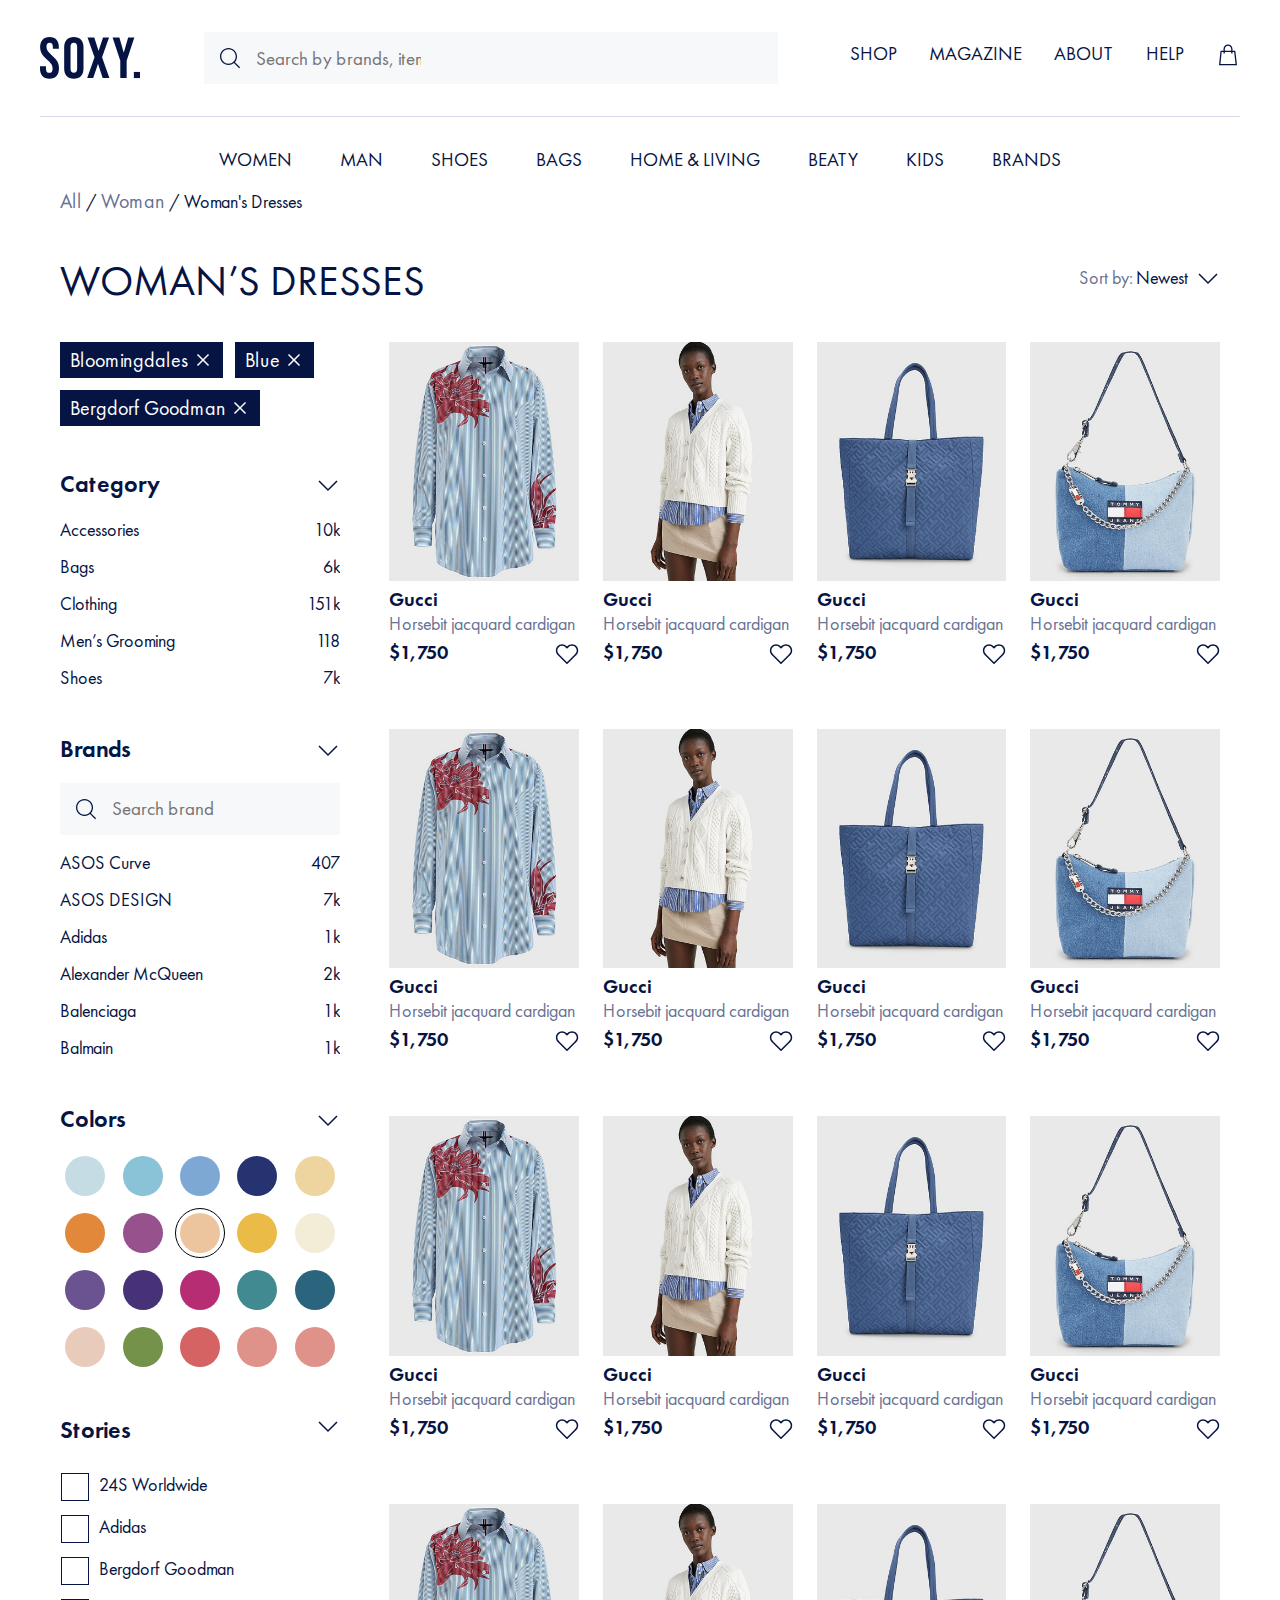
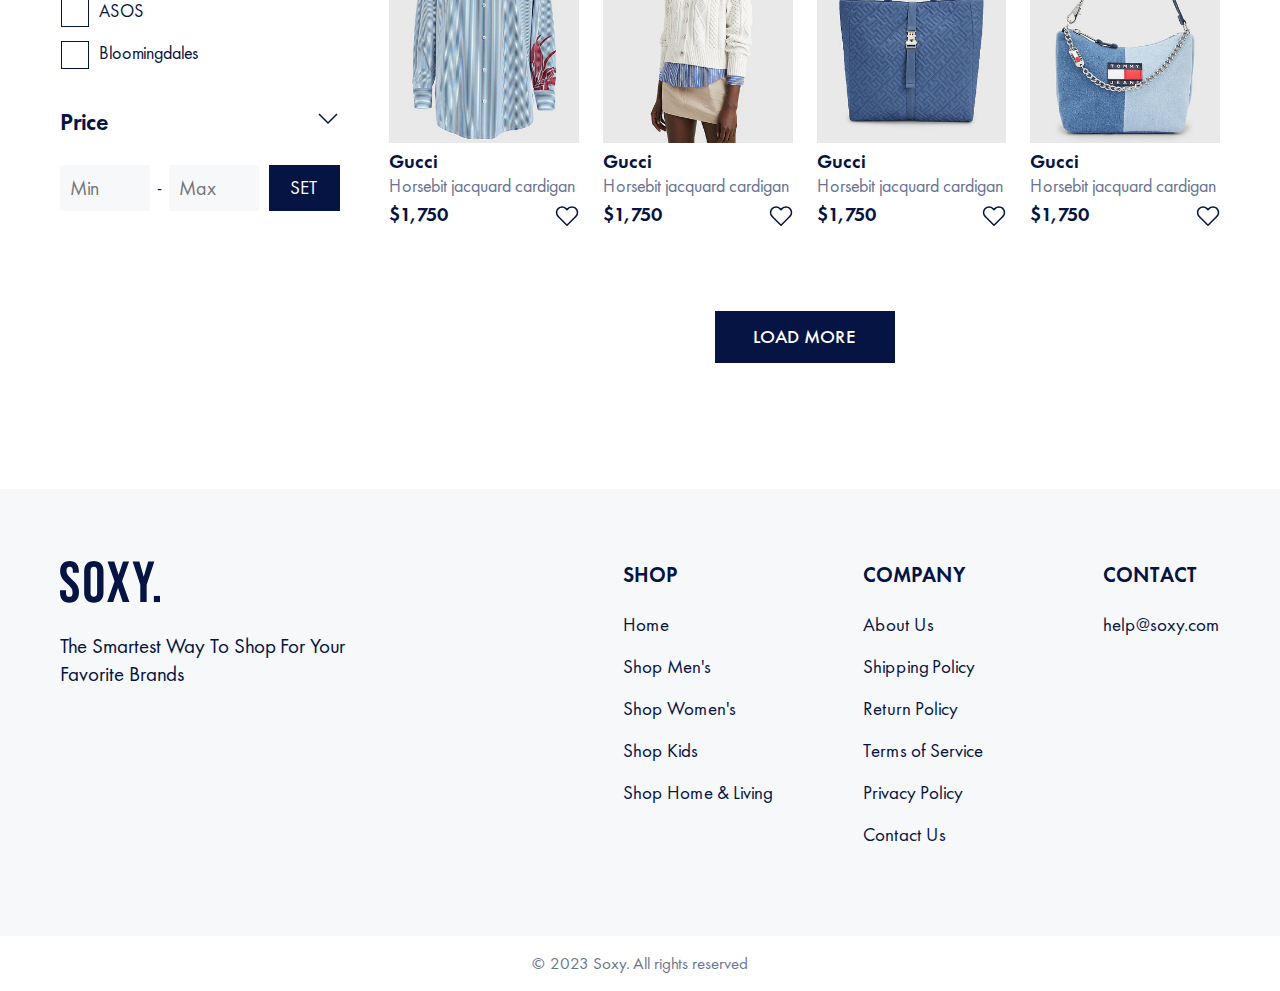
==== commit 57fad368: "fix category and product page" ====
--- a/category.html
+++ b/category.html
@@ -13,11 +13,20 @@
 <body>
     <menu-component></menu-component>
     <section>
+        <div class="current-page desktop">
+            <button type="button" class="show_more">All</button>
+            <span>/</span>
+            <button type="button" class="show_more">Woman</button>
+            <span>/</span>
+            <button type="button" class="show_more1">Woman's Dresses</button>
+        </div>
+    </section>
+    <section>
         <div class="main">
             <div class="mainname">
                 <p>Woman’s Dresses</p>
             </div>
-            <div class="mainname2">
+            <div class="mainname2 desktop">
                 <p><span>Sort by:</span> Newest</p>
                 <div>
                     <img class="arrow" src="./assets/pictures/arrow02.svg">
@@ -29,125 +38,152 @@
         <div class="content">
             <div class="filter">
                 <div class="desktop">
-                    <div class="category-title">
-                        <p>Category</p>
+                    <div class="selected-filters-wrapper">
+                        <div class="selected-filter">
+                            <span>Bloomingdales</span>
+                            <button></button>
+                        </div>
+                        <div class="selected-filter">
+                            <span>Blue</span>
+                            <button></button>
+                        </div>
+                        <div class="selected-filter">
+                            <span>Bergdorf Goodman</span>
+                            <button></button>
+                        </div>
+                    </div>
+                    <div class="filter-item">
+                        <div class="category-title">
+                            <p>Category</p>
+                            <div>
+                                <img class="arrow" src="./assets/pictures/arrow02.svg">
+                            </div>
+                        </div>
+                        <div class="category-content">
+                            <div class="category-item">
+                                <p class="item-name">Accessories</p>
+                                <p class="item-value">10k</p>
+                            </div>
+                            <div class="category-item">
+                                <p class="item-name">Bags</p>
+                                <p class="item-value">6k</p>
+                            </div>
+                            <div class="category-item">
+                                <p class="item-name">Clothing</p>
+                                <p class="item-value">151k</p>
+                            </div>
+                            <div class="category-item">
+                                <p class="item-name">Men’s Grooming</p>
+                                <p class="item-value">118</p>
+                            </div>
+                            <div class="category-item">
+                                <p class="item-name">Shoes</p>
+                                <p class="item-value">7k</p>
+                            </div>
+                        </div>
+                    </div>
+                    <div class="filter-item">
+                        <div class="brands-filter">
+                            <p>Brands</p>
+                            <div>
+                                <img class="arrow" src="./assets/pictures/arrow02.svg">
+                            </div>
+                        </div>
                         <div>
-                            <img class="arrow" src="./assets/pictures/arrow02.svg">
-                        </div>
-                    </div>
-                    <div class="category-content">
-                        <div class="category-item">
-                            <p class="item-name">Accessories</p>
-                            <p class="item-value">10k</p>
-                        </div>
-                        <div class="category-item">
-                            <p class="item-name">Bags</p>
-                            <p class="item-value">6k</p>
-                        </div>
-                        <div class="category-item">
-                            <p class="item-name">Clothing</p>
-                            <p class="item-value">151k</p>
-                        </div>
-                        <div class="category-item">
-                            <p class="item-name">Men’s Grooming</p>
-                            <p class="item-value">118</p>
-                        </div>
-                        <div class="category-item">
-                            <p class="item-name">Shoes</p>
-                            <p class="item-value">7k</p>
-                        </div>
-                    </div>
-                    <div class="brands-filter">
-                        <p>Brands</p>
-                        <div>
-                            <img class="arrow" src="./assets/pictures/arrow02.svg">
-                        </div>
-                    </div>
-                    <div class="search-wrapper">
-                        <img src="./assets/pictures/search.svg" alt="logo image" class="search-img">
-                        <input type="text" class="search-input" placeholder="Search brand" />
-                    </div>
-                    <div class="brands-items">
-                        <div class="category-item">
-                            <p class="item-name">ASOS Curve</p>
-                            <p class="item-value">407</p>
-                        </div>
-                        <div class="category-item">
-                            <p class="item-name">ASOS DESIGN</p>
-                            <p class="item-value">7k</p>
-                        </div>
-                        <div class="category-item">
-                            <p class="item-name">Adidas</p>
-                            <p class="item-value">1k</p>
-                        </div>
-                        <div class="category-item">
-                            <p class="item-name">Alexander McQueen</p>
-                            <p class="item-value">2k</p>
-                        </div>
-                        <div class="category-item">
-                            <p class="item-name">Balenciaga</p>
-                            <p class="item-value">1k</p>
-                        </div>
-                        <div class="category-item">
-                            <p class="item-name">Balmain</p>
-                            <p class="item-value">1k</p>
-                        </div>
-                    </div>
-                    <div class="colors-title">
-                        <p>Colors</p>
-                        <div>
-                            <img class="arrow" src="./assets/pictures/arrow02.svg">
-                        </div>
-                    </div>
-                    <div class="product-colors" id="product-colors"></div>
-                    <div class="stories-title">
-                        <p>Stories</p>
-                        <div>
-                            <img class="arrow" src="./assets/pictures/arrow02.svg">
-                        </div>
-                    </div>
-                    <div>
-                        <div class="filter-checkbox-wrapper">
-                            <label class="filter-label"> 24S Worldwide
-                                <input class="filter-checkbox" type="checkbox">
-                                <span class="filter-custom-checkbox"></span>
-                            </label>
-                        </div>
-                        <div class="filter-checkbox-wrapper">
-                            <label class="filter-label"> Adidas
-                                <input class="filter-checkbox" type="checkbox">
-                                <span class="filter-custom-checkbox"></span>
-                            </label>
-                        </div>
-                        <div class="filter-checkbox-wrapper">
-                            <label class="filter-label"> Bergdorf Goodman
-                                <input class="filter-checkbox" type="checkbox">
-                                <span class="filter-custom-checkbox"></span>
-                            </label>
-                        </div>
-                        <div class="filter-checkbox-wrapper">
-                            <label class="filter-label"> ASOS
-                                <input class="filter-checkbox" type="checkbox">
-                                <span class="filter-custom-checkbox"></span>
-                            </label>
-                        </div>
-                        <div class="filter-checkbox-wrapper">
-                            <label class="filter-label"> Bloomingdales
-                                <input class="filter-checkbox" type="checkbox">
-                                <span class="filter-custom-checkbox"></span>
-                            </label>
-                        </div>
-                    </div>
-                    <div class="prices-title">
-                        <p>Price</p>
-                        <div>
-                            <img class="arrow" src="./assets/pictures/arrow02.svg">
-                        </div>
-                    </div>
-                    <div class="price">
-                        <input type="text" placeholder="Min"><span> - </span>
-                        <input type="text" placeholder="Max">
-                        <button class="default-colored-button">set</button>
+                            <div class="search-wrapper">
+                                <img src="./assets/pictures/search.svg" alt="logo image" class="search-img">
+                                <input type="text" class="search-input" placeholder="Search brand" />
+                            </div>
+                            <div class="brands-items">
+                                <div class="category-item">
+                                    <p class="item-name">ASOS Curve</p>
+                                    <p class="item-value">407</p>
+                                </div>
+                                <div class="category-item">
+                                    <p class="item-name">ASOS DESIGN</p>
+                                    <p class="item-value">7k</p>
+                                </div>
+                                <div class="category-item">
+                                    <p class="item-name">Adidas</p>
+                                    <p class="item-value">1k</p>
+                                </div>
+                                <div class="category-item">
+                                    <p class="item-name">Alexander McQueen</p>
+                                    <p class="item-value">2k</p>
+                                </div>
+                                <div class="category-item">
+                                    <p class="item-name">Balenciaga</p>
+                                    <p class="item-value">1k</p>
+                                </div>
+                                <div class="category-item">
+                                    <p class="item-name">Balmain</p>
+                                    <p class="item-value">1k</p>
+                                </div>
+                            </div>
+                        </div>
+                    </div>
+                    <div class="filter-item">
+                        <div class="colors-title">
+                            <p>Colors</p>
+                            <div>
+                                <img class="arrow" src="./assets/pictures/arrow02.svg">
+                            </div>
+                        </div>
+                        <div class="product-colors" id="product-colors"></div>
+                    </div>
+                    <div class="filter-item">
+                        <div class="stories-title">
+                            <p>Stories</p>
+                            <div>
+                                <img class="arrow" src="./assets/pictures/arrow02.svg">
+                            </div>
+                        </div>
+                        <div class="stories-list">
+                            <div class="filter-checkbox-wrapper">
+                                <label class="filter-label"> 24S Worldwide
+                                    <input class="filter-checkbox" type="checkbox">
+                                    <span class="filter-custom-checkbox"></span>
+                                </label>
+                            </div>
+                            <div class="filter-checkbox-wrapper">
+                                <label class="filter-label"> Adidas
+                                    <input class="filter-checkbox" type="checkbox">
+                                    <span class="filter-custom-checkbox"></span>
+                                </label>
+                            </div>
+                            <div class="filter-checkbox-wrapper">
+                                <label class="filter-label"> Bergdorf Goodman
+                                    <input class="filter-checkbox" type="checkbox">
+                                    <span class="filter-custom-checkbox"></span>
+                                </label>
+                            </div>
+                            <div class="filter-checkbox-wrapper">
+                                <label class="filter-label"> ASOS
+                                    <input class="filter-checkbox" type="checkbox">
+                                    <span class="filter-custom-checkbox"></span>
+                                </label>
+                            </div>
+                            <div class="filter-checkbox-wrapper">
+                                <label class="filter-label"> Bloomingdales
+                                    <input class="filter-checkbox" type="checkbox">
+                                    <span class="filter-custom-checkbox"></span>
+                                </label>
+                            </div>
+                        </div>
+                    </div>
+                    <div class="filter-item">
+                        <div class="prices-title">
+                            <p>Price</p>
+                            <div>
+                                <img class="arrow" src="./assets/pictures/arrow02.svg">
+                            </div>
+                        </div>
+                        <div class="price">
+                            <input type="text" placeholder="Min">
+                            <span> - </span>
+                            <input type="text" placeholder="Max">
+                            <button class="default-colored-button">set</button>
+                        </div>
                     </div>
                 </div>
                 <div class="mobile">
@@ -335,6 +371,6 @@
 </body>
 <script type="text/javascript" src="scripts/menu-component.js"></script>
 <script type="text/javascript" src="scripts/footer-component.js"></script>
-<script type="text/javascript" src="scripts/script.js"></script>
 <script type="text/javascript" src="scripts/generate-colors.js"></script>
+<script type="text/javascript" src="scripts/filter.js"></script>
 </html>--- a/styles/category.css
+++ b/styles/category.css
@@ -43,11 +43,16 @@
     text-transform: uppercase;
     color: #051443;
 }
+
+.filter {
+    max-width: 280px;
+}
+
 .main {
     display: flex;
     justify-content: space-between;
     align-items: center;
-    margin-bottom: 40px;
+    margin-bottom: 34px;
 }
 
 .mainname2 {
@@ -88,13 +93,6 @@
     display: flex;
     justify-content: space-between;
     margin-bottom: 12px;
-}
-
-.item-value {
-    font-weight: 400;
-    font-size: 18px;
-    line-height: 23px;
-    color: #677294;
 }
 
 .category-content {
@@ -123,7 +121,7 @@
     margin-bottom: 16px;
 }
 .colors-title {
-    margin-bottom: 25px;
+    margin-bottom: 14px;
     display: flex;
     justify-content: space-between;
     align-items: flex-end;
@@ -152,6 +150,10 @@
     margin-bottom: 25px;
     display: flex;
     justify-content: space-between;
+}
+
+.stories-list {
+    margin-bottom: 40px;
 }
 
 .products-row {
@@ -171,6 +173,11 @@
     color: #051443;
 }
 
+.heart {
+    height: 24px;
+    width: 24px;
+}
+
 .shop-item > p:nth-child(3) {
     font-weight: 400;
     font-size: 18px;
@@ -190,10 +197,10 @@
     font-weight: 500;
     font-size: 20px;
     line-height: 26px;
-
-    color: #051443;
-
+    color: #051443;
     margin-top: 4px;
+    display: flex;
+    align-items: center;
 }
 
 .money-favourite > p {
@@ -205,7 +212,8 @@
     background-color: #051443;
     width: 180px;
     height: 52px;
-    margin-bottom: 120px;
+    margin-bottom: 126px;
+    margin-top: 20px;
 }
 
 .load-more > p {
@@ -239,7 +247,7 @@
 .product-colors {
     display: grid;
     grid-template-columns: repeat(5, 1fr);
-    gap: 4px;
+    gap: 7px;
     margin-bottom: 40px;
 }
 .search-wrapper {
@@ -280,7 +288,7 @@
 .filter-custom-checkbox {
     position: absolute;
     top: 0;
-    left: 0;
+    left: 1px;
     height: 26px;
     width: 26px;
     border: 1px solid var(--dark-blue)
@@ -339,12 +347,14 @@
     line-height: 26px;
     padding: 10px;
     border: none;
+    width: 70px;
 }
 
 .price button {
     font-size: 19px;
     line-height: 24px;
     padding: 10px 21px;
+    margin-left: 4px;
 }
 
 .price span {
@@ -355,13 +365,14 @@
 .price {
     display: grid;
     grid-template-columns: 1fr auto 1fr auto;
-    gap: 10px;
+    gap: 6px;
 }
 
 .mobile-filter-wrapper {
     display: grid;
     grid-template-columns: 1fr 1fr;
     gap: 12px;
+    width: calc(100vw - 48px);
 }
 
 .mobile-filter-wrapper button{
@@ -385,13 +396,67 @@
     width: 18px;
 }
 
+.filter-item {
+    overflow: hidden;
+}
+
+.selected-filter {
+    background-color: var(--dark-blue);
+    color: white;
+    padding: 5px 10px;
+}
+
+.selected-filters-wrapper {
+    display: flex;
+    gap: 12px;
+    flex-wrap: wrap;
+    max-width: 324px;
+}
+
+.selected-filter > span {
+    font-size: 20px;
+    line-height: 26px;
+    font-weight: 400;
+    color: white;
+}
+
+.selected-filter > button {
+    background-image: url("../assets/pictures/close.svg");
+    height: 20px;
+    width: 20px;
+    background-color: transparent;
+    border: none;
+}
+
+.selected-filter {
+    display: flex;
+    gap: 4px;
+    align-items: center;
+}
+
+.selected-filters-wrapper {
+    margin-bottom: 40px;
+}
+
+.item-name, .item-value {
+    font-size: 18px;
+    line-height: 23px;
+}
+
+.color-type-wrapper {
+    display: flex;
+    justify-content: center;
+}
+
 @media (max-width: 1400px) {
     .filter {
         width: 350px;
     }
-
-    .price input {
-        width: 100px;
+}
+
+@media (max-width: 1200px) {
+    .products-row{
+        gap: 18px;
     }
 }
 
@@ -403,7 +468,7 @@
     .price input {
         font-size: 17px;
         line-height: 20px;
-        width: 80px;
+        width: 60px;
     }
     .price {
         gap: 5px;
@@ -418,6 +483,16 @@
     .products-row {
         grid-template-columns: 1fr 1fr;
     }
+
+    .color-type-wrapper .color-type {
+        width: 42px !important;
+        height: 42px !important;
+    }
+
+    .color-type > div {
+        height: 36px !important;
+        width: 36px !important;
+    }
 }
 @media (max-width: 820px) {
     .content {
@@ -428,4 +503,34 @@
         width: 100%;
         margin-bottom: 32px;
     }
-}
+
+    section {
+        padding: 0 16px;
+    }
+
+    .products-row {
+        gap: 12px;
+    }
+
+    .main {
+        justify-content: center;
+        margin-bottom: 32px;
+    }
+
+    .products-row {
+        margin-bottom: 24px;
+    }
+
+    .shop-item {
+        padding-bottom: 12px;
+    }
+
+    .filter {
+        margin-bottom: 24px;
+    }
+
+    .load-more {
+        margin-top: 14px;
+        margin-bottom: 100px;
+    }
+}
--- a/styles/menu.css
+++ b/styles/menu.css
@@ -53,7 +53,7 @@
 
 .second-part {
 	border-top: 1px solid var(--border-light-gray);
-	padding: 32px 0;
+	padding-top: 32px;
 }
 
 .menu-item {
@@ -142,6 +142,6 @@
 		padding: 16px 24px;
 	}
 	.menu-search-wrapper {
-		width: 358px;
+		width: 100%;
 	}
 }--- a/styles/general.css
+++ b/styles/general.css
@@ -39,6 +39,33 @@
     border-radius: 50%;
 }
 
+.current-page {
+    padding-bottom: 40px;
+    font-size: 18px
+}
+
+.show_more {
+    font-weight: 400;
+    font-size: 20px;
+    line-height: 26px;
+    background-color: white;
+    border:none;
+    color: #677294;
+}
+
+.show_more1 {
+    line-height: 23px;
+    background-color: white;
+    border:none;
+    font-size: 18px;
+    color: var(--dark-blue);
+}
+
+.current-page {
+    margin-top: 16px;
+}
+
+
 @media (max-width: 820px) {
     .mobile {
         display: block;
